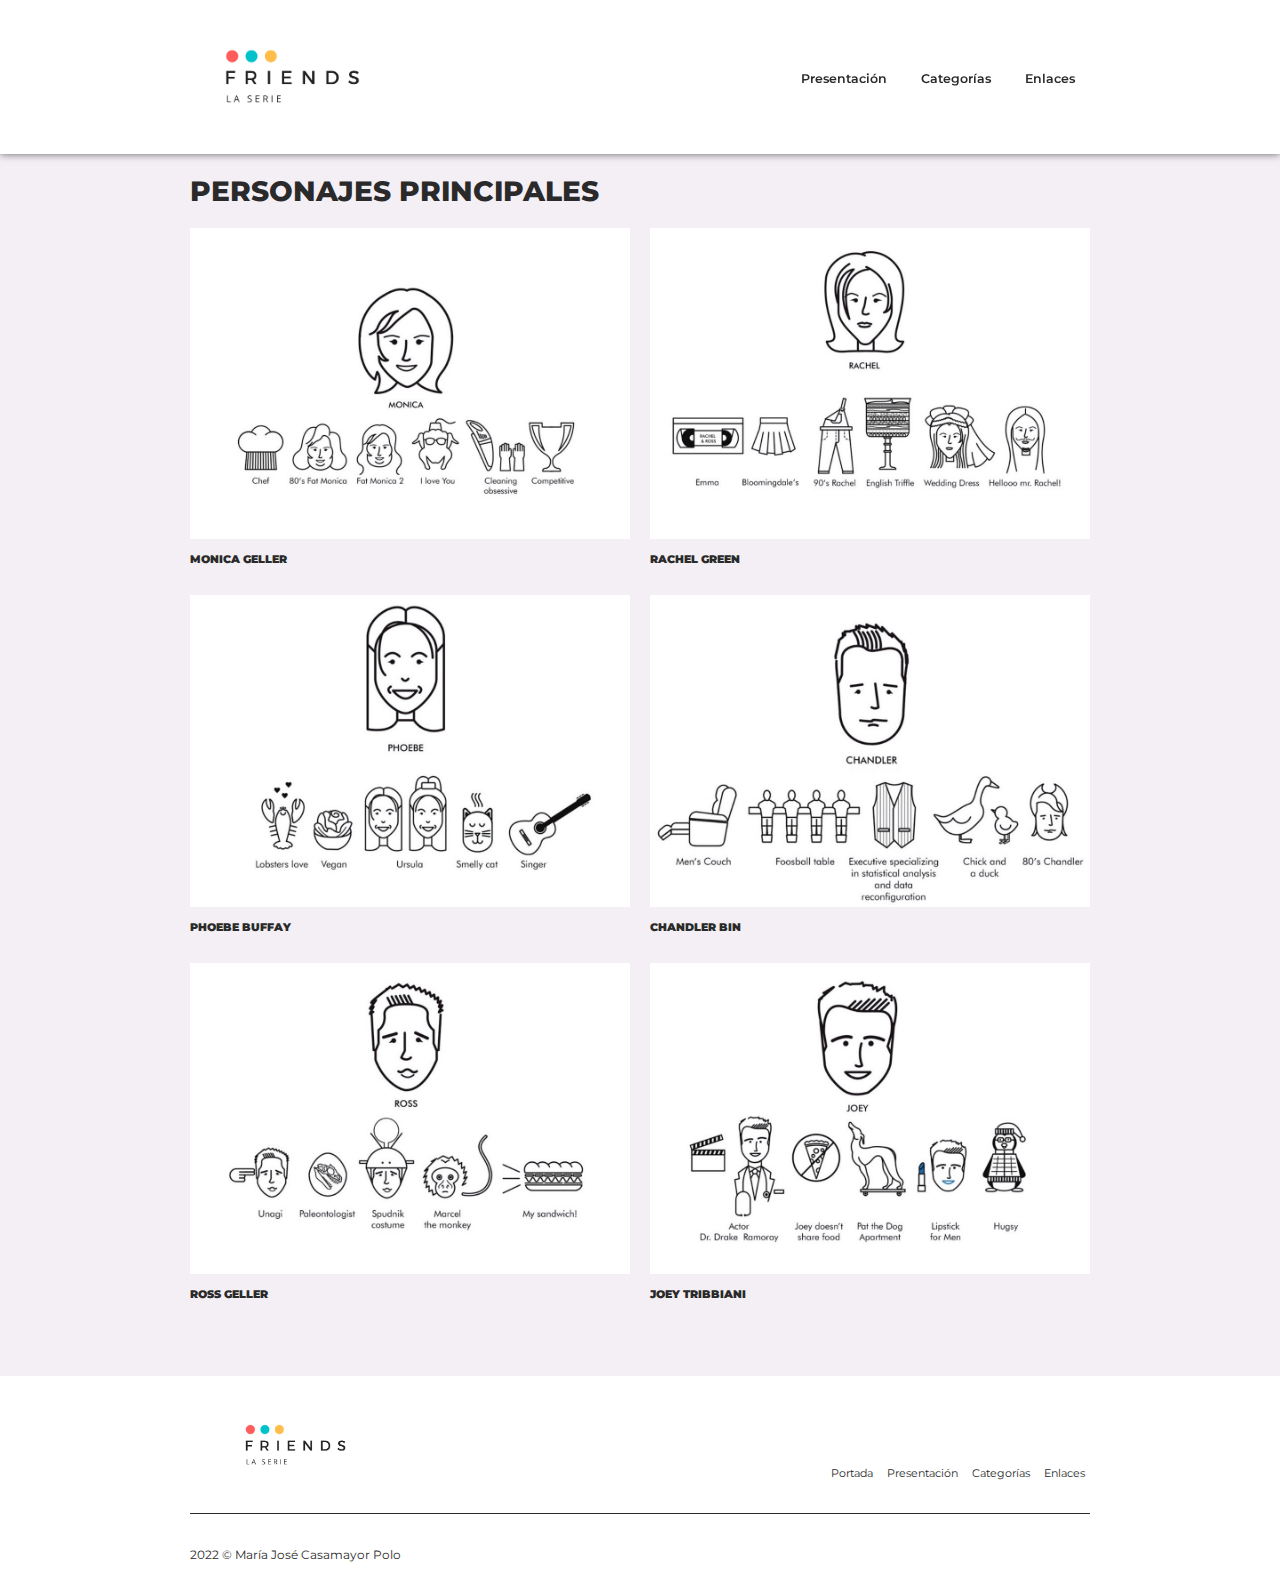
==== src/detail.html @ e0372117 "First commit" ====
<!DOCTYPE html>
<html lang="es">
  <head>
    <meta charset="utf-8">
    <title>Friends - ${character}</title>
    <meta name="author" content="María José Casamayor Polo">
    <meta name="description" content="PEC 1 de la asignatura Herramientas HTML y CSS (Universitat Oberta de Catalunya).">
    <meta name="viewport" content="width=device-width,initial-scale=1">
    <link rel="stylesheet" href="../node_modules/lazyframe/dist/lazyframe.css" />
    <link rel="stylesheet" href="css/styles.css">
    <link rel="icon" type="image/png" href="img/favicon.png"/>
    <script type="module" src="app.js"></script>
  </head>
  <body>
    <header>
      <div class="container">
          <a href="index.html" title="Ir al inicio">
            <figure>
              <img src="img/friendsLogo.png" alt="Friends la serie">
            </figure>
          </a>
          <nav>
            <ul>
              <li><a href="presentation.html">Presentación</a></li>
              <li><a href="categories.html">Categorías</a></li>
              <li><a href="links.html">Enlaces</a></li>
            </ul>
          </nav>
        </div>
    </header>
    <main class="container" id="detalle">
      <article id="characterDetail">
        <picture id="pictureMainMonica" class="hidden pictureMain">
          <source srcset="img/monica2_260.jpg" media="(min-width: 260px) and (max-width: 335px)">
          <source srcset="img/monica2_335.jpg" media="(min-width: 335px) and (max-width: 420px)">
          <source srcset="img/monica2_420.jpg" media="(min-width: 420px) and (max-width: 520px)">
          <source srcset="img/monica2_520.jpg" media="(min-width: 520px) and (max-width: 670px)">
          <source srcset="img/monica_670.jpg" media="(min-width: 670px) and (max-width: 1200px)">
          <source srcset="img/monica_900.jpg" media="(min-width: 1200px)">
          <img src="img/monica2_260.jpg" alt="Dibujo Monica Geller">
        </picture>
        <picture id="pictureMainRachel" class="hidden pictureMain">
          <source srcset="img/rachel2_260.jpg" media="(min-width: 260px) and (max-width: 335px)">
          <source srcset="img/rachel2_335.jpg" media="(min-width: 335px) and (max-width: 420px)">
          <source srcset="img/rachel2_420.jpg" media="(min-width: 420px) and (max-width: 520px)">
          <source srcset="img/rachel2_520.jpg" media="(min-width: 520px) and (max-width: 670px)">
          <source srcset="img/rachel_670.jpg" media="(min-width: 670px) and (max-width: 1200px)">
          <source srcset="img/rachel_900.jpg" media="(min-width: 1200px)">
          <img src="img/rachel2_260.jpg" alt="Dibujo Rachel Green">
        </picture>
        <picture id="pictureMainPhoebe" class="hidden pictureMain">
          <source srcset="img/phoebe2_260.jpg" media="(min-width: 260px) and (max-width: 335px)">
          <source srcset="img/phoebe2_335.jpg" media="(min-width: 335px) and (max-width: 420px)">
          <source srcset="img/phoebe2_420.jpg" media="(min-width: 420px) and (max-width: 520px)">
          <source srcset="img/phoebe2_520.jpg" media="(min-width: 520px) and (max-width: 670px)">
          <source srcset="img/phoebe_670.jpg" media="(min-width: 670px) and (max-width: 1200px)">
          <source srcset="img/phoebe_900.jpg" media="(min-width: 1200px)">
          <img src="img/phoebe2_260.jpg" alt="Dibujo Phoebe Buffay">
        </picture>
        <picture id="pictureMainChandler" class="hidden pictureMain">
          <source srcset="img/chandler2_260.jpg" media="(min-width: 260px) and (max-width: 335px)">
          <source srcset="img/chandler2_335.jpg" media="(min-width: 335px) and (max-width: 420px)">
          <source srcset="img/chandler2_420.jpg" media="(min-width: 420px) and (max-width: 520px)">
          <source srcset="img/chandler2_520.jpg" media="(min-width: 520px) and (max-width: 670px)">
          <source srcset="img/chandler_670.jpg" media="(min-width: 670px) and (max-width: 1200px)">
          <source srcset="img/chandler_900.jpg" media="(min-width: 1200px)">
          <img src="img/chandler2_260.jpg" alt="Dibujo Chandler Bing">
        </picture>
        <picture id="pictureMainRoss" class="hidden pictureMain">
          <source srcset="img/ross2_260.jpg" media="(min-width: 260px) and (max-width: 335px)">
          <source srcset="img/ross2_335.jpg" media="(min-width: 335px) and (max-width: 420px)">
          <source srcset="img/ross2_420.jpg" media="(min-width: 420px) and (max-width: 520px)">
          <source srcset="img/ross2_520.jpg" media="(min-width: 520px) and (max-width: 670px)">
          <source srcset="img/ross_670.jpg" media="(min-width: 670px) and (max-width: 1200px)">
          <source srcset="img/ross_900.jpg" media="(min-width: 1200px)">
          <img src="img/ross2_260.jpg" alt="Dibujo Ross Geller">
        </picture>
        <picture id="pictureMainJoey" class="hidden pictureMain">
          <source srcset="img/joey2_260.jpg" media="(min-width: 260px) and (max-width: 335px)">
          <source srcset="img/joey2_335.jpg" media="(min-width: 335px) and (max-width: 420px)">
          <source srcset="img/joey2_420.jpg" media="(min-width: 420px) and (max-width: 520px)">
          <source srcset="img/joey2_520.jpg" media="(min-width: 520px) and (max-width: 670px)">
          <source srcset="img/joey_670.jpg" media="(min-width: 670px) and (max-width: 1200px)">
          <source srcset="img/joey_900.jpg" media="(min-width: 1200px)">
          <img src="img/joey2_260.jpg" alt="Dibujo Joey Tribbiani">
        </picture>

        <figure id="figureSerieMonica" class="hidden figureSerie">
          <img srcset="img/monicaSerie_320.jpg, img/monicaSerie_480.jpg 1.5x, img/monicaSerie_640.jpg 2x" src="img/monicaSerie_640.jpg" alt="Monica en la serie">
        </figure>
        <figure id="figureSerieRachel" class="hidden figureSerie">
          <img srcset="img/rachelSerie_320.png, img/rachelSerie_480.png 1.5x, img/rachelSerie_640.png 2x" src="img/rachelSerie_640.png" alt="Rachel en la serie">
        </figure>
        <figure id="figureSeriePhoebe" class="hidden figureSerie">
          <img srcset="img/phoebeSerie_320.jpg, img/phoebeSerie_480.jpg 1.5x, img/phoebeSerie_640.jpg 2x" src="img/phoebeSerie_640.jpg" alt="Phoebe en la serie">
        </figure>
        <figure id="figureSerieChandler" class="hidden figureSerie">
          <img srcset="img/chandlerSerie_320.png, img/chandlerSerie_480.png 1.5x, img/chandlerSerie_640.png 2x" src="img/chandlerSerie_640.png" alt="Chandler en la serie">
        </figure>
        <figure id="figureSerieRoss" class="hidden figureSerie">
          <img srcset="img/rossSerie_320.jpg, img/rossSerie_480.jpg 1.5x, img/rossSerie_640.jpg 2x" src="img/rossSerie_640.jpg" alt="Ross en la serie">
        </figure>
        <figure id="figureSerieJoey" class="hidden figureSerie">
          <img srcset="img/joeySerie_320.jpg, img/joeySerie_480.jpg 1.5x, img/joeySerie_640.jpg 2x" src="img/joeySerie_640.jpg" alt="Joey en la serie">
        </figure>
      </article>
      <section class="mainCharacters">
        <h1 class="tituloSection">Personajes principales</h1>
        <ul class="characters">
          <li id="monica">
            <figure>
              <img src="img/monica.jpg" alt="Monica Geller">
              <h2 class="titleArticle">Monica Geller</h2>
            </figure>
          </li>
          <li id="rachel">
            <figure>
              <img src="img/rachel.jpg" alt="Rachel Green">
              <h2 class="titleArticle">Rachel Green</h2>
            </figure>
          </li>
          <li id="phoebe">
            <figure>
              <img src="img/phoebe.jpg" alt="Phoebe Buffay">
              <h2 class="titleArticle">Phoebe Buffay</h2>
            </figure>
          </li>
          <li id="chandler">
            <figure>
              <img src="img/chandler.jpg" alt="Chandler Bin">
              <h2 class="titleArticle">Chandler Bin</h2>
            </figure>
          </li>
          <li id="ross">
            <figure>
              <img src="img/ross.jpg" alt="Ross Geller">
              <h2 class="titleArticle">Ross Geller</h2>
            </figure>
          </li>
          <li id="joey">
            <figure>
              <img src="img/joey.jpg" alt="Joey Tribbiani">
              <h2 class="titleArticle">Joey Tribbiani</h2>
            </figure>
          </li>
        </ul>
      </section>
    </main>
    <footer>
      <div class="container">
        <div class="content">
          <figure>
            <img src="img/friendsLogo.png" alt="Friends la serie">
          </figure>
          <nav>
              <ul>
                <li><a href="index.html" title="portada">Portada</a></li>
                <li><a href="presentation.html" title="presentacion">Presentación</a></li>
                <li><a href="categories.html" title="categorias">Categorías</a></li>
                <li><a href="links.html" title="enlaces">Enlaces</a></li>
              </ul>
          </nav>
          <p id="author">2022 © María José Casamayor Polo</p>
        </div>        
      </div>
    </footer>
  </body>
</html>
---- src/css/styles.css ----
@font-face {
  font-family: 'Montserrat-regular';
  src: url('../fonts/Montserrat/static/Montserrat-Regular.ttf') format('truetype');
  font-weight: normal;
  font-style: normal;
}

@font-face {
  font-family: 'Montserrat-semibold';
  src: url('../fonts/Montserrat/static/Montserrat-SemiBold.ttf') format('truetype');
  font-weight: normal;
  font-style: normal;
}

@font-face {
  font-family: 'Montserrat-extrabold';
  src: url('../fonts/Montserrat/static/Montserrat-ExtraBold.ttf') format('truetype');
  font-weight: normal;
  font-style: normal;
}

@font-face {
  font-family: 'Montserrat-black';
  src: url('../fonts/Montserrat/static/Montserrat-Black.ttf') format('truetype');
  font-weight: normal;
  font-style: normal;
}

:root{
  --purple-color: #735da8;
  --purple-light-color:#f4eff5;
  --purple-dark-color: #6e59a1;
  --main-text-color:#2A2A2A;
  --main-black-color: black;
  --main-white-color: white;
  --light-color: #eee;
}

html {
  font-size: 10px;
}

body {
  font-family: 'Montserrat-regular', sans-serif;
  color: var(--main-text-color);
  font-size: 1.6rem;
}

body, html{
  height: 100%;
  width: 100%;
  margin: 0;
}

/* PAGINA PRINCIPAL */


#mainPortada{
  background-image: url("../img/portada.jpg");
  background-size:contain;
  background-repeat:no-repeat;
  width:100%;
  height:100%;
  background-position:center center;
  background-color: var(--purple-color);
  display: grid;
  grid-template-rows: 85% 15%;
  padding-bottom: 10px;
}

#mainPortada .content{
  height: 100%;
  display: flex;
  flex-direction: column-reverse;
  justify-content: space-between;
}

#mainPortada h1{
  color:var(--main-black-color);
  font-family: 'Montserrat-semibold';
  text-transform: uppercase;
  font-size: 2.5rem;
  font-size: calc(2rem + .2vw);
  grid-row-start: 2;
  text-align: center;
}
#mainPortada .logo{
  height:100%;
  width:100%;
  grid-row-start: 1;
  object-fit: contain;
  margin: 0;
  max-height: 100px;
  margin-top: 10px;
}

@media (min-width: 0){
  #mainPortada h1{
    font-size: calc(1rem + .2vw);
  }
  #mainPortada .logo{
    transform: scale(0.7);
  }
  #portada header > .container > a {
    display: none;
  }
  #portada header div {
    justify-content: space-around;
  }
}

@media (min-width: 576px){
  #mainPortada h1{
    font-size: calc(1rem + .2vw);
  }
  #mainPortada .logo{
    transform: scale(0.7);
  }
  #portada header > .container > a {
    display: none;
  }
  #portada header div {
    justify-content: space-around;
  }
}

@media (min-width: 768px){
  #mainPortada h1{
    font-size: calc(1rem + .2vw);
  }
  #mainPortada .logo{
    transform: scale(0.7);
  }
  #portada header > .container > a {
    display: none;
  }
  #portada header div {
    justify-content: space-around;
  }
}

@media (min-width: 992px){
  #mainPortada h1{
    font-size: calc(1.5rem + .2vw);
  }
  #mainPortada .logo{
    transform: scale(0.7);
  }
  #portada header > .container > a {
    display: none;
  }
  #portada header div {
    justify-content: space-around;
  }
}

@media (min-width: 1200px){
  #mainPortada h1{
    font-size: calc(1.5rem + .2vw);
  }
  #mainPortada .logo{
    transform: scale(0.7);
  }
  #portada header > .container > a {
    display: none;
  }
  #portada header div {
    justify-content: space-around;
  }
}

/* CABECERA */

header{
  text-align:center;
  box-shadow: 0px 0px 8px rgba(0,0,0,.6);
  z-index: 10;
  position: sticky;
  background-color: var(--main-white-color);
  top: 0;
}

header div{
  padding: 20px;
}

@media (min-width: 0) {
    header div{
      display: flex;
      justify-content: space-between;
      flex-direction: column;
    }
}
@media (min-width: 576px) {
    header div{
      display: flex;
      justify-content: space-between;
      flex-direction: column;
    }
}
@media (min-width: 1200px) {
    header div{
      display: flex;
      justify-content: space-between;
      flex-direction: row;
      align-items: center;
    }
}

header a{
  text-decoration: none;
  color: var(--main-text-color);
  margin: 0px 15px;
  font-family: 'Montserrat-semibold', sans-serif;
  font-size: calc(1rem + .2vw);
}

header a:hover{
  color: var(--purple-dark-color);
}

header a figure{
  width: 200px;
  margin-inline-start: auto;
}

header a figure img{
  max-width: 100%;
}

header .container{
  margin: 0 auto;
}

nav ul{
  padding: 0px;
}

nav ul li {
  display: inline-block;
  font-size: 1.1rem;
  font-family: 'Montserrat-regular', sans-serif;
  padding-left: 0;
}

nav ul li.active a {
  border-bottom: 1px dotted var(--main-text-color);
  padding-bottom: 5px;
  font-family: 'Montserrat-black';
  color: var(--main-text-color);
}

/* CONTENEDORES GENERALES */

body{
  background-color: var(--purple-light-color);
}

main {
  padding-bottom: 50px;
}

main > section{
  height: 100%;
}

main section > div{
  width:100%;
  margin: 0 auto;
}

article {
  text-align: justify;
}

abbr{
  text-decoration: none;
}

@media (max-width: 576px) {
   main section > div{
      max-width: 540px;
  }
}

@media (min-width: 992px) {
  main section > div {
      max-width: 960px;
  }
}

@media (min-width: 1200px) {
  main section > div {
      max-width: 1140px;
  }
}

.container {
  margin-right: auto;
  margin-left: auto;
  padding-right: 4%;
  padding-left: 4%;
  width: 100%;
}

@media (min-width: 0){
  .container{
    max-width: 92%;
  }
}

@media (min-width: 576px){
  .container{
    max-width: 92%;
  }
}

@media (min-width: 768px){
  .container {
    max-width: 92%;
  }
}

@media (min-width: 992px){
	.container{
		max-width: 92%;
  }
}

@media (min-width: 1200px){
	.container {
    max-width: 900px;
  }
}

/* TITULOS */

.tituloSection{
  font-size: 2.8rem;
  font-family: 'Montserrat-ExtraBold';
  text-transform: uppercase;
}

.titleArticle{
  font-family: 'Montserrat-black';
  font-size: 1.1rem;
  text-transform: uppercase;
}

.titleSubsection{
  font-size: 2.2rem;
  font-family: 'Montserrat-regular';
  text-transform: uppercase;
}

h1 {
  margin: 20px auto 20px auto;
}

/* ELEMENTOS MULTIMEDIA ARTICULO */

.figurePost {
  display: flex;
  justify-content: center;
}

.imagePost {
  max-width: 100%;
  height: auto;
}

.videoContainer {
  position: relative;
  padding-bottom: 56.25%;
  height: 0;
  overflow: hidden;
}

.videoContainer iframe {
  position: absolute;
  top: 0;
  left: 0;
  width: 100%;
  height: 100%;
}

iframe {
  border: 0px;
}


/* CATEGORIAS */

.characters{
  display: grid;
  justify-content: center;
  grid-gap: 20px;
  grid-template-columns: repeat(2,1fr);
  grid-template-rows: repeat(3,1fr);
  text-align: left;
  padding: 0;
}

.characters li {
  list-style-type: none;
}

.characters a{
  text-decoration: none;
  color: var(--main-text-color);
}

.characters li:hover h2{
  color: var(--purple-dark-color);
}

.characters figure{
  margin: 0;
}
.characters figure img{
  max-width:100%;
}

@media (min-width: 0){
	.characters{
    grid-template-columns: repeat(1,1fr);
    grid-template-rows: repeat(6,1fr);
  }
  #detalle .characters{
    grid-template-columns: repeat(1,1fr);
    grid-template-rows: repeat(5,1fr);
  }
}

@media (min-width: 576px){
  .characters{
    grid-template-columns: repeat(1,1fr);
    grid-template-rows: repeat(6,1fr);
  }
  #detalle .characters{
    grid-template-columns: repeat(1,1fr);
    grid-template-rows: repeat(5,1fr);
  }
}

@media (min-width: 1200px){
	.characters, #detalle .characters{
    grid-template-columns: repeat(2,1fr);
    grid-template-rows: repeat(3,1fr);
  }
  .characters figure img {
    -webkit-transform: scale(1);
    transform: scale(1);
    -webkit-transition: .3s ease-in-out;
    transition: .3s ease-in-out;
  }

  .characters figure:hover img {
    -webkit-transform: scale(1.1);
    transform: scale(1.1);
  }
}

/* DETALLE PERSONAJE */

.mainCharacters > picture{
  margin-top: 20px;
  margin-bottom: 20px;
  margin-inline-end: 0px;
  margin-inline-start: 0px;
  background: var(--main-white-color);
  padding: 10px;
  border: 1px solid var(--light-color);
}

#imgDetail{
  margin-inline-end: 0px;
  margin-inline-start: 0px;
}

#imgDetail > img{
  max-width: 100%;
  height: auto;
}

.descriptionDetail{
  display: grid;
  grid-template-columns: 300px 1fr;
  gap: 2rem;
  align-items: center;
}

@media (min-width: 0){
	.descriptionDetail{
    display:block;
  }
}

@media (min-width: 768px){
  .descriptionDetail{
    display: grid;
  }
}

.listDetail ul{
  padding-inline: 20px;
}

.listDetail ul li{
  font-family: 'Montserrat-semibold';
  padding-bottom: 40px;
}

.listDetail ul li p {
  font-family: 'Montserrat-regular';
}

.listDetail picture {
  margin-top: 20px;
  margin-bottom: 20px;
  margin-inline-end: 0px;
  margin-inline-start: 0px;
  background: var(--main-white-color);
  padding: 10px;
  border: 1px solid var(--light-color);
}

.listDetail picture img{
  max-width: 100%;
  height: auto;
}

.mainCharacters li{
  cursor: pointer;
}

/* PERSONAJES - DETALLE */
#figureMain{
  display:flex;
  justify-content: center;
  margin-top: 20px;
  margin-bottom: 20px;
  margin-inline-end: 0px;
  margin-inline-start: 0px;
  padding: 10px;
}

#monicaImg{
  content:url("../img/monicaDetail.jpg");
}

#monicaMainImg{
  content:url("../img/monica.jpg");
  max-width: 70%;
  height: auto;
}

#rachelImg{
  content:url("../img/rachelDetail.jpg");
}

#rachelMainImg{
  content:url("../img/rachel.jpg");
  max-width: 70%;
  height: auto;
}

#phoebeImg{
  content:url("../img/phoebeDetail.jpg");
}

#phoebeMainImg{
  content:url("../img/phoebe.jpg");
  max-width: 70%;
  height: auto;
}

#chandlerImg{
  content:url("../img/chandlerDetail.jpg");
}

#chandlerMainImg{
  content:url("../img/chandler.jpg");
  max-width: 70%;
  height: auto;
}

#rossImg{
  content:url("../img/rossDetail.jpg");
}

#rossMainImg{
  content:url("../img/ross.jpg");
  max-width: 70%;
  height: auto;
}

#joeyImg{
  content:url("../img/joeyDetail.jpg");
}

#joeyMainImg{
  content:url("../img/joey.jpg");
  max-width: 70%;
  height: auto;
}

.oculto{
  display: none;
}

#listaLinks li{
  padding: 10px 0px;
}
#listaLinks a{
  word-wrap: break-word;
}

.links {
  font-style: italic;
}

.lazyframe[data-vendor="youtube"]{
  background-color: var(--main-black-color);
  cursor: pointer;
}

/* FOOTER */

footer {
  background-color: var(--main-white-color);
  color: var(--main-text-color);
}

footer a{
  text-decoration:none;
  color: var(--main-text-color);
  margin: 0px 5px;
}

footer .content{
  margin: 0 auto;
  padding-top: 20px;
  padding-bottom: 20px;
  display: grid;
  align-items: baseline;
  position: relative;
}

footer .content::after{
  content: '';
  width: 100%;
  border-bottom: solid 1px var(--main-text-color);
  position: absolute;
  left: 0;
  top: 63%;
  z-index: 1;
  display: flex;
  align-items: center;
  justify-content: flex-end;
  flex-direction: row;
}

footer figure {
  width: 150px;
}

footer img {
  max-width: 100%;
}

@media (min-width: 0){
  footer .content{
    margin: 0 auto;
    padding-top: 20px;
    padding-bottom: 20px;
    display: grid;
    align-items: baseline;
    justify-items: center;
    max-width: 92%;
  }
}
@media (min-width: 576px){
  footer .content{
    margin: 0 auto;
    padding-top: 20px;
    padding-bottom: 20px;
    display: grid;
    align-items: baseline;
    justify-items: center;
	  max-width: 540px;
  }
}
@media (min-width: 768px){
  footer .content{
    margin: 0 auto;
    padding-top: 20px;
    padding-bottom: 20px;
    display: grid;
    align-items: baseline;
    justify-items: center;
		max-width: 720px;
	}
}
@media (min-width: 992px){
	footer .content {
    margin: 0 auto;
    padding-top: 20px;
    padding-bottom: 20px;
    display: grid;
    align-items: baseline;
    justify-items: center;
    max-width: 960px;
  }
}
@media (min-width: 1200px){
  footer .content {
    margin: 0 auto;
    padding-top: 20px;
    padding-bottom: 20px;
    display: grid;
    align-items: baseline;
    justify-content: space-between;
    justify-items: stretch;
    grid-template-columns: repeat(2, minmax(0, 1fr));
    max-width: 1140px;
  }
}

@media (min-width: 0){
    footer .content > nav{
      display: flex;
      align-items: center;
      justify-content: flex-end;
      flex-direction: column;
      margin-bottom: 20px;
    }
}

@media (min-width: 576px){
  footer .content > nav{
    display: flex;
    align-items: center;
    justify-content: flex-end;
    flex-direction: column;
    margin-bottom: 20px;
  }
}

@media (min-width: 1200px){
  footer .content > nav{
    display: flex;
    align-items: center;
    justify-content: flex-end;
    flex-direction: row;
  }
}

footer nav{
  font-family: 'Montserrat-semibold';
}

footer nav > span{
  padding-top: 12px;
}

footer nav > ul{
  margin-left: 20px;
}

footer nav a:hover{
  opacity: 0.7;
}

#author{
  font-family: 'Montserrat-regular';
  font-size:1.2rem;
  margin-top: 30px;
}

/* animacion svg */
.svgCafe {
  display: flex;
  justify-content: center;
}

.svgCafe svg{
  max-height: 200px;
}

.svgCafe svg path{
  stroke-dashoffset: 910;
  stroke-dasharray: 910;
  animation: draw 5s forwards;
}

.svgCafe svg g {
  fill-opacity: 0;
  animation: fill-in 2s 10s forwards;
}

@keyframes draw{
  to{
    stroke-dashoffset: 0;
  }
}

@keyframes fill-in{
  to{
    fill-opacity: 1;
  }
}
.sofa{
  animation: 2s infinite alternate circle;
  height:100%;
  width:100%;
  object-fit: contain;
  margin: 0;
  max-height: 200px;
  margin-top: 10px;
}

@keyframes circle {
  from {
    -webkit-clip-path: circle(0%);
    clip-path: circle(0%);
  }
  to {
    -webkit-clip-path: circle(120px);
    clip-path: circle(120px);
  }
}

.hidden{
  display: none;
}

.showPictureMain{
  display: flex;
  justify-content: center;
}
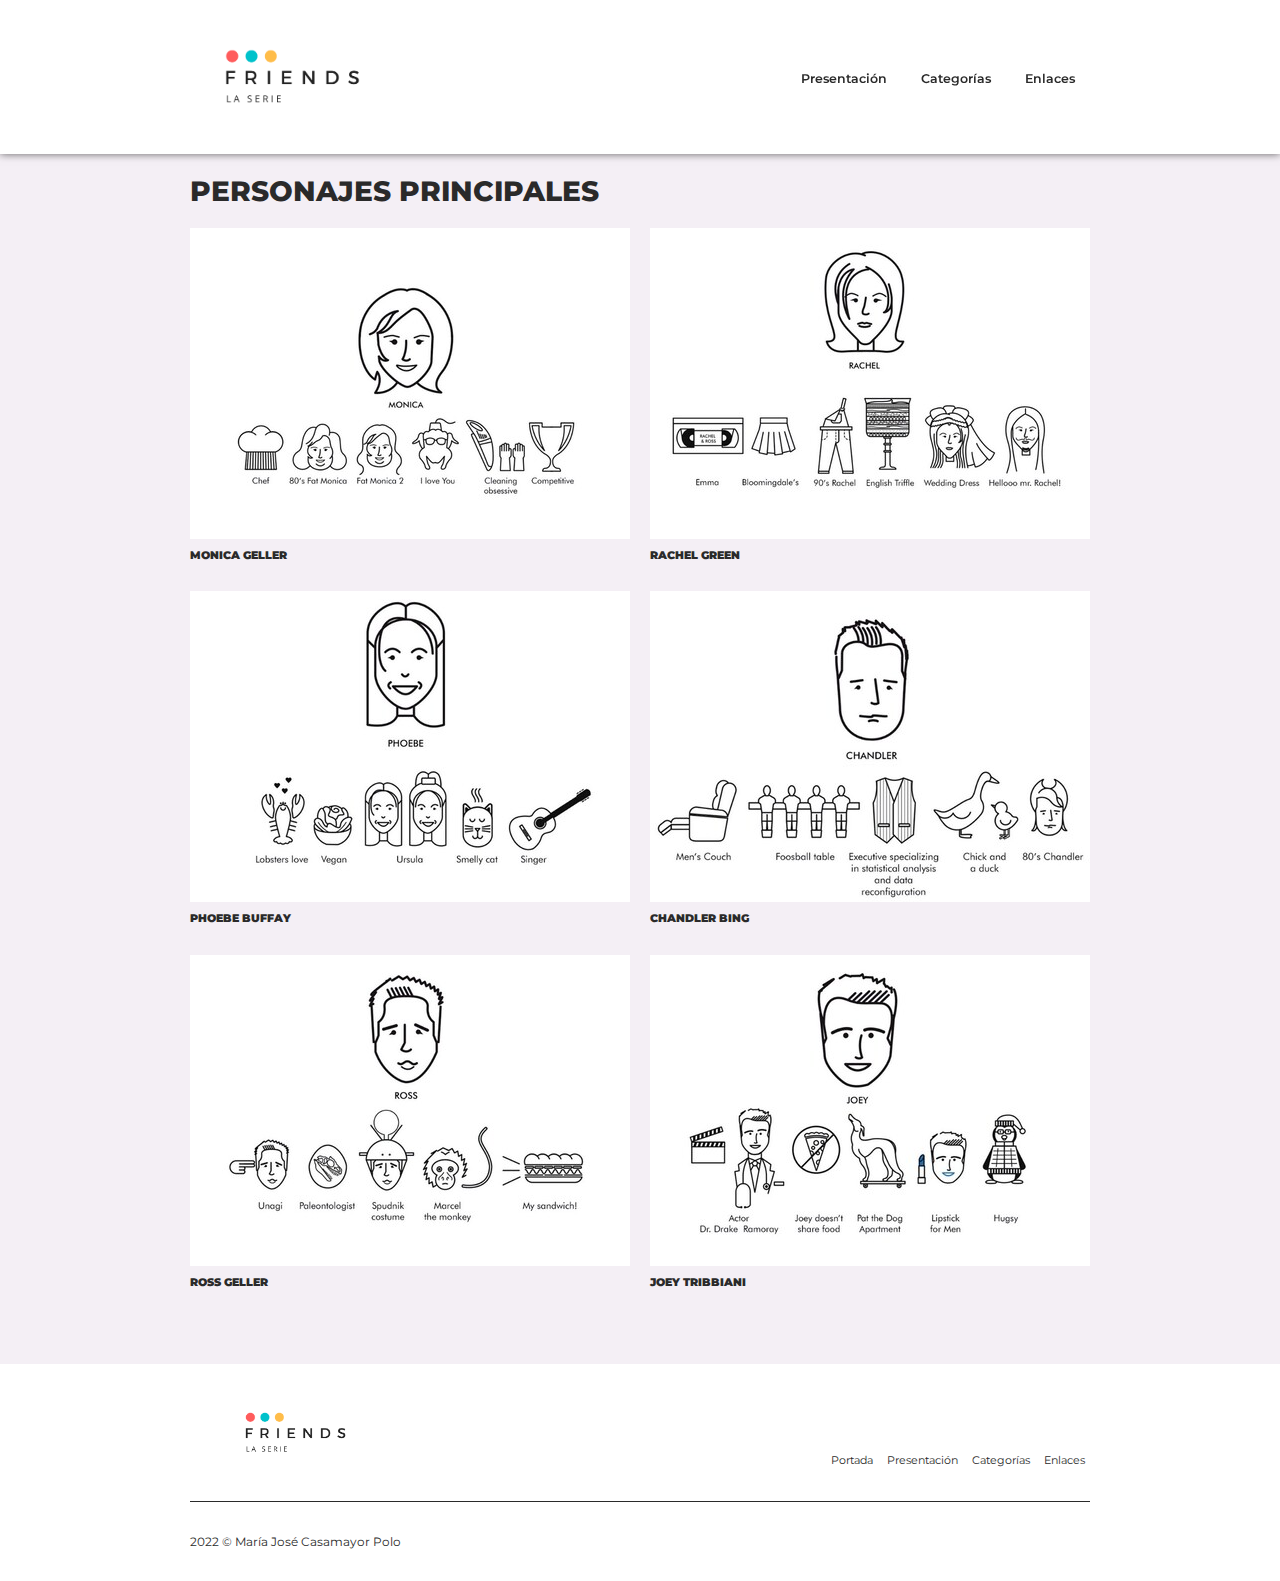
==== commit e801ecfc: "Last updates" ====
--- a/src/detail.html
+++ b/src/detail.html
@@ -35,8 +35,9 @@
           <source srcset="img/monica2_335.jpg" media="(min-width: 335px) and (max-width: 420px)">
           <source srcset="img/monica2_420.jpg" media="(min-width: 420px) and (max-width: 520px)">
           <source srcset="img/monica2_520.jpg" media="(min-width: 520px) and (max-width: 670px)">
-          <source srcset="img/monica_670.jpg" media="(min-width: 670px) and (max-width: 1200px)">
-          <source srcset="img/monica_900.jpg" media="(min-width: 1200px)">
+          <source srcset="img/monica_670.jpg" media="(min-width: 670px) and (max-width: 750px)">
+          <source srcset="img/monica_750.jpg" media="(min-width: 750px) and (max-width: 960px)">
+          <source srcset="img/monica_900.jpg" media="(min-width: 960px)">
           <img src="img/monica2_260.jpg" alt="Dibujo Monica Geller">
         </picture>
         <picture id="pictureMainRachel" class="hidden pictureMain">
@@ -44,8 +45,9 @@
           <source srcset="img/rachel2_335.jpg" media="(min-width: 335px) and (max-width: 420px)">
           <source srcset="img/rachel2_420.jpg" media="(min-width: 420px) and (max-width: 520px)">
           <source srcset="img/rachel2_520.jpg" media="(min-width: 520px) and (max-width: 670px)">
-          <source srcset="img/rachel_670.jpg" media="(min-width: 670px) and (max-width: 1200px)">
-          <source srcset="img/rachel_900.jpg" media="(min-width: 1200px)">
+          <source srcset="img/rachel_670.jpg" media="(min-width: 670px) and (max-width: 750px)">
+          <source srcset="img/rachel_750.jpg" media="(min-width: 750px) and (max-width: 960px)">
+          <source srcset="img/rachel_900.jpg" media="(min-width: 960px)">
           <img src="img/rachel2_260.jpg" alt="Dibujo Rachel Green">
         </picture>
         <picture id="pictureMainPhoebe" class="hidden pictureMain">
@@ -53,8 +55,9 @@
           <source srcset="img/phoebe2_335.jpg" media="(min-width: 335px) and (max-width: 420px)">
           <source srcset="img/phoebe2_420.jpg" media="(min-width: 420px) and (max-width: 520px)">
           <source srcset="img/phoebe2_520.jpg" media="(min-width: 520px) and (max-width: 670px)">
-          <source srcset="img/phoebe_670.jpg" media="(min-width: 670px) and (max-width: 1200px)">
-          <source srcset="img/phoebe_900.jpg" media="(min-width: 1200px)">
+          <source srcset="img/phoebe_670.jpg" media="(min-width: 670px) and (max-width: 750px)">
+          <source srcset="img/phoebe_750.jpg" media="(min-width: 750px) and (max-width: 960px)">
+          <source srcset="img/phoebe_900.jpg" media="(min-width: 960px)">
           <img src="img/phoebe2_260.jpg" alt="Dibujo Phoebe Buffay">
         </picture>
         <picture id="pictureMainChandler" class="hidden pictureMain">
@@ -62,8 +65,9 @@
           <source srcset="img/chandler2_335.jpg" media="(min-width: 335px) and (max-width: 420px)">
           <source srcset="img/chandler2_420.jpg" media="(min-width: 420px) and (max-width: 520px)">
           <source srcset="img/chandler2_520.jpg" media="(min-width: 520px) and (max-width: 670px)">
-          <source srcset="img/chandler_670.jpg" media="(min-width: 670px) and (max-width: 1200px)">
-          <source srcset="img/chandler_900.jpg" media="(min-width: 1200px)">
+          <source srcset="img/chandler_670.jpg" media="(min-width: 670px) and (max-width: 750px)">
+          <source srcset="img/chandler_750.jpg" media="(min-width: 750px) and (max-width: 960px)">
+          <source srcset="img/chandler_900.jpg" media="(min-width: 960px)">
           <img src="img/chandler2_260.jpg" alt="Dibujo Chandler Bing">
         </picture>
         <picture id="pictureMainRoss" class="hidden pictureMain">
@@ -71,8 +75,9 @@
           <source srcset="img/ross2_335.jpg" media="(min-width: 335px) and (max-width: 420px)">
           <source srcset="img/ross2_420.jpg" media="(min-width: 420px) and (max-width: 520px)">
           <source srcset="img/ross2_520.jpg" media="(min-width: 520px) and (max-width: 670px)">
-          <source srcset="img/ross_670.jpg" media="(min-width: 670px) and (max-width: 1200px)">
-          <source srcset="img/ross_900.jpg" media="(min-width: 1200px)">
+          <source srcset="img/ross_670.jpg" media="(min-width: 670px) and (max-width: 750px)">
+          <source srcset="img/ross_750.jpg" media="(min-width: 750px) and (max-width: 960px)">
+          <source srcset="img/ross_900.jpg" media="(min-width: 960px)">
           <img src="img/ross2_260.jpg" alt="Dibujo Ross Geller">
         </picture>
         <picture id="pictureMainJoey" class="hidden pictureMain">
@@ -80,9 +85,67 @@
           <source srcset="img/joey2_335.jpg" media="(min-width: 335px) and (max-width: 420px)">
           <source srcset="img/joey2_420.jpg" media="(min-width: 420px) and (max-width: 520px)">
           <source srcset="img/joey2_520.jpg" media="(min-width: 520px) and (max-width: 670px)">
-          <source srcset="img/joey_670.jpg" media="(min-width: 670px) and (max-width: 1200px)">
-          <source srcset="img/joey_900.jpg" media="(min-width: 1200px)">
+          <source srcset="img/joey_670.jpg" media="(min-width: 670px) and (max-width: 750px)">
+          <source srcset="img/joey_750.jpg" media="(min-width: 750px) and (max-width: 960px)">
+          <source srcset="img/joey_900.jpg" media="(min-width: 960px)">
           <img src="img/joey2_260.jpg" alt="Dibujo Joey Tribbiani">
+        </picture>
+
+        <picture id="pictureDetailMonica" class="hidden pictureDetail">
+          <source srcset="img/monicaDetail_260.jpg" media="(min-width: 260px) and (max-width: 335px)">
+          <source srcset="img/monicaDetail_335.jpg" media="(min-width: 335px) and (max-width: 420px)">
+          <source srcset="img/monicaDetail_420.jpg" media="(min-width: 420px) and (max-width: 520px)">
+          <source srcset="img/monicaDetail_520.jpg" media="(min-width: 520px) and (max-width: 670px)">
+          <source srcset="img/monicaDetail_670.jpg" media="(min-width: 670px) and (max-width: 750px)">
+          <source srcset="img/monicaDetail_300.jpg" media="(min-width: 750px)">
+          <img src="img/monicaDetail_260.jpg" alt="Monica Geller detalle">
+        </picture>
+        <picture id="pictureDetailRachel" class="hidden pictureDetail">
+          <source srcset="img/rachelDetail_260.jpeg" media="(min-width: 260px) and (max-width: 335px)">
+          <source srcset="img/rachelDetail_335.jpeg" media="(min-width: 335px) and (max-width: 420px)">
+          <source srcset="img/rachelDetail_420.jpeg" media="(min-width: 420px) and (max-width: 520px)">
+          <source srcset="img/rachelDetail_520.jpeg" media="(min-width: 520px) and (max-width: 670px)">
+          <source srcset="img/rachelDetail_670.jpeg" media="(min-width: 670px) and (max-width: 750px)">
+          <source srcset="img/rachelDetail_300.jpeg" media="(min-width: 750px)">
+          <img src="img/rachelDetail_260.jpeg" alt="Rachel Green detalle">
+        </picture>
+        <picture id="pictureDetailPhoebe" class="hidden pictureDetail">
+          <source srcset="img/phoebeDetail_260.jpg" media="(min-width: 260px) and (max-width: 335px)">
+          <source srcset="img/phoebeDetail_335.jpg" media="(min-width: 335px) and (max-width: 420px)">
+          <source srcset="img/phoebeDetail_420.jpg" media="(min-width: 420px) and (max-width: 520px)">
+          <source srcset="img/phoebeDetail_520.jpg" media="(min-width: 520px) and (max-width: 670px)">
+          <source srcset="img/phoebeDetail_670.jpg" media="(min-width: 670px) and (max-width: 750px)">
+          <source srcset="img/phoebeDetail_300.jpg" media="(min-width: 750px)">
+          <img src="img/phoebeDetail_260.jpg" alt="Phoebe Buffay detalle">
+        </picture>
+        <picture id="pictureDetailChandler" class="hidden pictureDetail">
+          <source srcset="img/chandlerDetail_260.jpg" media="(min-width: 260px) and (max-width: 335px)">
+          <source srcset="img/chandlerDetail_335.jpg" media="(min-width: 335px) and (max-width: 420px)">
+          <source srcset="img/chandlerDetail_420.jpg" media="(min-width: 420px) and (max-width: 520px)">
+          <source srcset="img/chandlerDetail_520.jpg" media="(min-width: 520px) and (max-width: 670px)">
+          <source srcset="img/chandlerDetail_670.jpg" media="(min-width: 670px) and (max-width: 750px)">
+          <source srcset="img/chandlerDetail_300.jpg" media="(min-width: 750px)">
+          <img src="img/chandlerDetail_260.jpg" alt="Chandler Bing detalle">
+        </picture>
+        <picture id="pictureDetailRoss" class="hidden pictureDetail">
+          <source srcset="img/rossDetail_260.jpg" media="(min-width: 260px) and (max-width: 335px)">
+          <source srcset="img/rossDetail_335.jpg" media="(min-width: 335px) and (max-width: 420px)">
+          <source srcset="img/rossDetail_420.jpg" media="(min-width: 420px) and (max-width: 520px)">
+          <source srcset="img/rossDetail_520.jpg" media="(min-width: 520px) and (max-width: 670px)">
+          <source srcset="img/rossDetail_670.jpg" media="(min-width: 670px) and (max-width: 750px)">
+          <source srcset="img/rossDetail_300.jpg" media="(min-width: 750px)">
+          <img src="img/rossDetail_260.jpg" alt="Ross Geller detalle">
+        </picture>
+
+        <picture id="pictureDetailJoey" class="hidden pictureDetail">
+          <source srcset="img/joeyDetail_260.jpg" media="(min-width: 260px) and (max-width: 335px)">
+          <source srcset="img/joeyDetail_335.jpg" media="(min-width: 335px) and (max-width: 420px)">
+          <source srcset="img/joeyDetail_420.jpg" media="(min-width: 420px) and (max-width: 520px)">
+          <source srcset="img/joeyDetail_520.jpg" media="(min-width: 520px) and (max-width: 670px)">
+          <source srcset="img/joeyDetail_670.jpg" media="(min-width: 670px) and (max-width: 750px)">
+          <source srcset="img/joeyDetail_750.jpg" media="(min-width: 750px) and (max-width: 768px)">
+          <source srcset="img/joeyDetail_300.jpg" media="(min-width: 768px)">
+          <img src="img/joeyDetail_260.jpg" alt="Joey Tribbiani detalle">
         </picture>
 
         <figure id="figureSerieMonica" class="hidden figureSerie">
@@ -108,40 +171,88 @@
         <h1 class="tituloSection">Personajes principales</h1>
         <ul class="characters">
           <li id="monica">
-            <figure>
-              <img src="img/monica.jpg" alt="Monica Geller">
+            <picture>
+              <source srcset="img/monica2_260.jpg" media="(min-width: 260px) and (max-width: 335px)">
+              <source srcset="img/monica2_335.jpg" media="(min-width: 335px) and (max-width: 420px)">
+              <source srcset="img/monica2_420.jpg" media="(min-width: 420px) and (max-width: 520px)">
+              <source srcset="img/monica2_520.jpg" media="(min-width: 520px) and (max-width: 670px)">
+              <source srcset="img/monica_670.jpg" media="(min-width: 670px) and (max-width: 750px)">
+              <source srcset="img/monica_750.jpg" media="(min-width: 750px) and (max-width: 960px)">
+              <source srcset="img/monica_900.jpg" media="(min-width: 960px) and (max-width: 1200px)">
+              <source srcset="img/monica_440.jpg" media="(min-width: 1200px)">
+              <img src="img/monica2_260.jpg" alt="Monica Geller">
               <h2 class="titleArticle">Monica Geller</h2>
-            </figure>
+            </picture>
           </li>
           <li id="rachel">
-            <figure>
-              <img src="img/rachel.jpg" alt="Rachel Green">
+            <picture>
+              <source srcset="img/rachel2_260.jpg" media="(min-width: 260px) and (max-width: 335px)">
+              <source srcset="img/rachel2_335.jpg" media="(min-width: 335px) and (max-width: 420px)">
+              <source srcset="img/rachel2_420.jpg" media="(min-width: 420px) and (max-width: 520px)">
+              <source srcset="img/rachel2_520.jpg" media="(min-width: 520px) and (max-width: 670px)">
+              <source srcset="img/rachel_670.jpg" media="(min-width: 670px) and (max-width: 750px)">
+              <source srcset="img/rachel_750.jpg" media="(min-width: 750px) and (max-width: 960px)">
+              <source srcset="img/rachel_900.jpg" media="(min-width: 960px) and (max-width: 1200px)">
+              <source srcset="img/rachel_440.jpg" media="(min-width: 1200px)">
+              <img src="img/rachel2_260.jpg" alt="Rachel Green">
               <h2 class="titleArticle">Rachel Green</h2>
-            </figure>
+            </picture>
           </li>
           <li id="phoebe">
-            <figure>
-              <img src="img/phoebe.jpg" alt="Phoebe Buffay">
+            <picture>
+              <source srcset="img/phoebe2_260.jpg" media="(min-width: 260px) and (max-width: 335px)">
+              <source srcset="img/phoebe2_335.jpg" media="(min-width: 335px) and (max-width: 420px)">
+              <source srcset="img/phoebe2_420.jpg" media="(min-width: 420px) and (max-width: 520px)">
+              <source srcset="img/phoebe2_520.jpg" media="(min-width: 520px) and (max-width: 670px)">
+              <source srcset="img/phoebe_670.jpg" media="(min-width: 670px) and (max-width: 750px)">
+              <source srcset="img/phoebe_750.jpg" media="(min-width: 750px) and (max-width: 960px)">
+              <source srcset="img/phoebe_900.jpg" media="(min-width: 960px) and (max-width: 1200px)">
+              <source srcset="img/phoebe_440.jpg" media="(min-width: 1200px)">
+              <img src="img/phoebe2_260.jpg" alt="Phoebe Buffay">
               <h2 class="titleArticle">Phoebe Buffay</h2>
-            </figure>
+            </picture>
           </li>
           <li id="chandler">
-            <figure>
-              <img src="img/chandler.jpg" alt="Chandler Bin">
-              <h2 class="titleArticle">Chandler Bin</h2>
-            </figure>
+            <picture>
+              <source srcset="img/chandler2_260.jpg" media="(min-width: 260px) and (max-width: 335px)">
+              <source srcset="img/chandler2_335.jpg" media="(min-width: 335px) and (max-width: 420px)">
+              <source srcset="img/chandler2_420.jpg" media="(min-width: 420px) and (max-width: 520px)">
+              <source srcset="img/chandler2_520.jpg" media="(min-width: 520px) and (max-width: 670px)">
+              <source srcset="img/chandler_670.jpg" media="(min-width: 670px) and (max-width: 750px)">
+              <source srcset="img/chandler_750.jpg" media="(min-width: 750px) and (max-width: 960px)">
+              <source srcset="img/chandler_900.jpg" media="(min-width: 960px) and (max-width: 1200px)">
+              <source srcset="img/chandler_440.jpg" media="(min-width: 1200px)">
+              <img src="img/chandler2_260.jpg" alt="Chandler Bing">
+              <h2 class="titleArticle">Chandler Bing</h2>
+            </picture>
           </li>
           <li id="ross">
-            <figure>
-              <img src="img/ross.jpg" alt="Ross Geller">
+            <picture>
+              <source srcset="img/ross2_260.jpg" media="(min-width: 260px) and (max-width: 335px)">
+              <source srcset="img/ross2_335.jpg" media="(min-width: 335px) and (max-width: 420px)">
+              <source srcset="img/ross2_420.jpg" media="(min-width: 420px) and (max-width: 520px)">
+              <source srcset="img/ross2_520.jpg" media="(min-width: 520px) and (max-width: 670px)">
+              <source srcset="img/ross_670.jpg" media="(min-width: 670px) and (max-width: 750px)">
+              <source srcset="img/ross_750.jpg" media="(min-width: 750px) and (max-width: 960px)">
+              <source srcset="img/ross_900.jpg" media="(min-width: 960px) and (max-width: 1200px)">
+              <source srcset="img/ross_440.jpg" media="(min-width: 1200px)">
+              <img src="img/ross2_260.jpg" alt="Ross Geller">
               <h2 class="titleArticle">Ross Geller</h2>
-            </figure>
+            </picture>
           </li>
           <li id="joey">
-            <figure>
-              <img src="img/joey.jpg" alt="Joey Tribbiani">
+            <picture>
+              <source srcset="img/joey2_260.jpg" media="(min-width: 260px) and (max-width: 335px)">
+              <source srcset="img/joey2_335.jpg" media="(min-width: 335px) and (max-width: 420px)">
+              <source srcset="img/joey2_420.jpg" media="(min-width: 420px) and (max-width: 520px)">
+              <source srcset="img/joey2_520.jpg" media="(min-width: 520px) and (max-width: 670px)">
+              <source srcset="img/joey_670.jpg" media="(min-width: 670px) and (max-width: 750px)">
+              <source srcset="img/joey_750.jpg" media="(min-width: 750px) and (max-width: 960px)">
+              <source srcset="img/joey_900.jpg" media="(min-width: 960px) and (max-width: 1200px)">
+              <source srcset="img/joey_440.jpg" media="(min-width: 1200px)">
+              <img src="img/joey2_260.jpg" alt="Joey Tribbiani">
               <h2 class="titleArticle">Joey Tribbiani</h2>
-            </figure>
+            </picture>
           </li>
         </ul>
       </section>
@@ -161,7 +272,7 @@
               </ul>
           </nav>
           <p id="author">2022 © María José Casamayor Polo</p>
-        </div>        
+        </div>
       </div>
     </footer>
   </body>
--- a/src/css/styles.css
+++ b/src/css/styles.css
@@ -414,11 +414,9 @@
   color: var(--purple-dark-color);
 }
 
-.characters figure{
-  margin: 0;
-}
-.characters figure img{
-  max-width:100%;
+.characters picture{
+  display: flex;
+  flex-direction: column;
 }
 
 @media (min-width: 0){
@@ -448,14 +446,14 @@
     grid-template-columns: repeat(2,1fr);
     grid-template-rows: repeat(3,1fr);
   }
-  .characters figure img {
+  .characters picture img {
     -webkit-transform: scale(1);
     transform: scale(1);
     -webkit-transition: .3s ease-in-out;
     transition: .3s ease-in-out;
   }
 
-  .characters figure:hover img {
+  .characters picture:hover img {
     -webkit-transform: scale(1.1);
     transform: scale(1.1);
   }
@@ -488,6 +486,7 @@
   grid-template-columns: 300px 1fr;
   gap: 2rem;
   align-items: center;
+  margin-top: 20px;
 }
 
 @media (min-width: 0){
@@ -543,66 +542,6 @@
   margin-inline-end: 0px;
   margin-inline-start: 0px;
   padding: 10px;
-}
-
-#monicaImg{
-  content:url("../img/monicaDetail.jpg");
-}
-
-#monicaMainImg{
-  content:url("../img/monica.jpg");
-  max-width: 70%;
-  height: auto;
-}
-
-#rachelImg{
-  content:url("../img/rachelDetail.jpg");
-}
-
-#rachelMainImg{
-  content:url("../img/rachel.jpg");
-  max-width: 70%;
-  height: auto;
-}
-
-#phoebeImg{
-  content:url("../img/phoebeDetail.jpg");
-}
-
-#phoebeMainImg{
-  content:url("../img/phoebe.jpg");
-  max-width: 70%;
-  height: auto;
-}
-
-#chandlerImg{
-  content:url("../img/chandlerDetail.jpg");
-}
-
-#chandlerMainImg{
-  content:url("../img/chandler.jpg");
-  max-width: 70%;
-  height: auto;
-}
-
-#rossImg{
-  content:url("../img/rossDetail.jpg");
-}
-
-#rossMainImg{
-  content:url("../img/ross.jpg");
-  max-width: 70%;
-  height: auto;
-}
-
-#joeyImg{
-  content:url("../img/joeyDetail.jpg");
-}
-
-#joeyMainImg{
-  content:url("../img/joey.jpg");
-  max-width: 70%;
-  height: auto;
 }
 
 .oculto{
